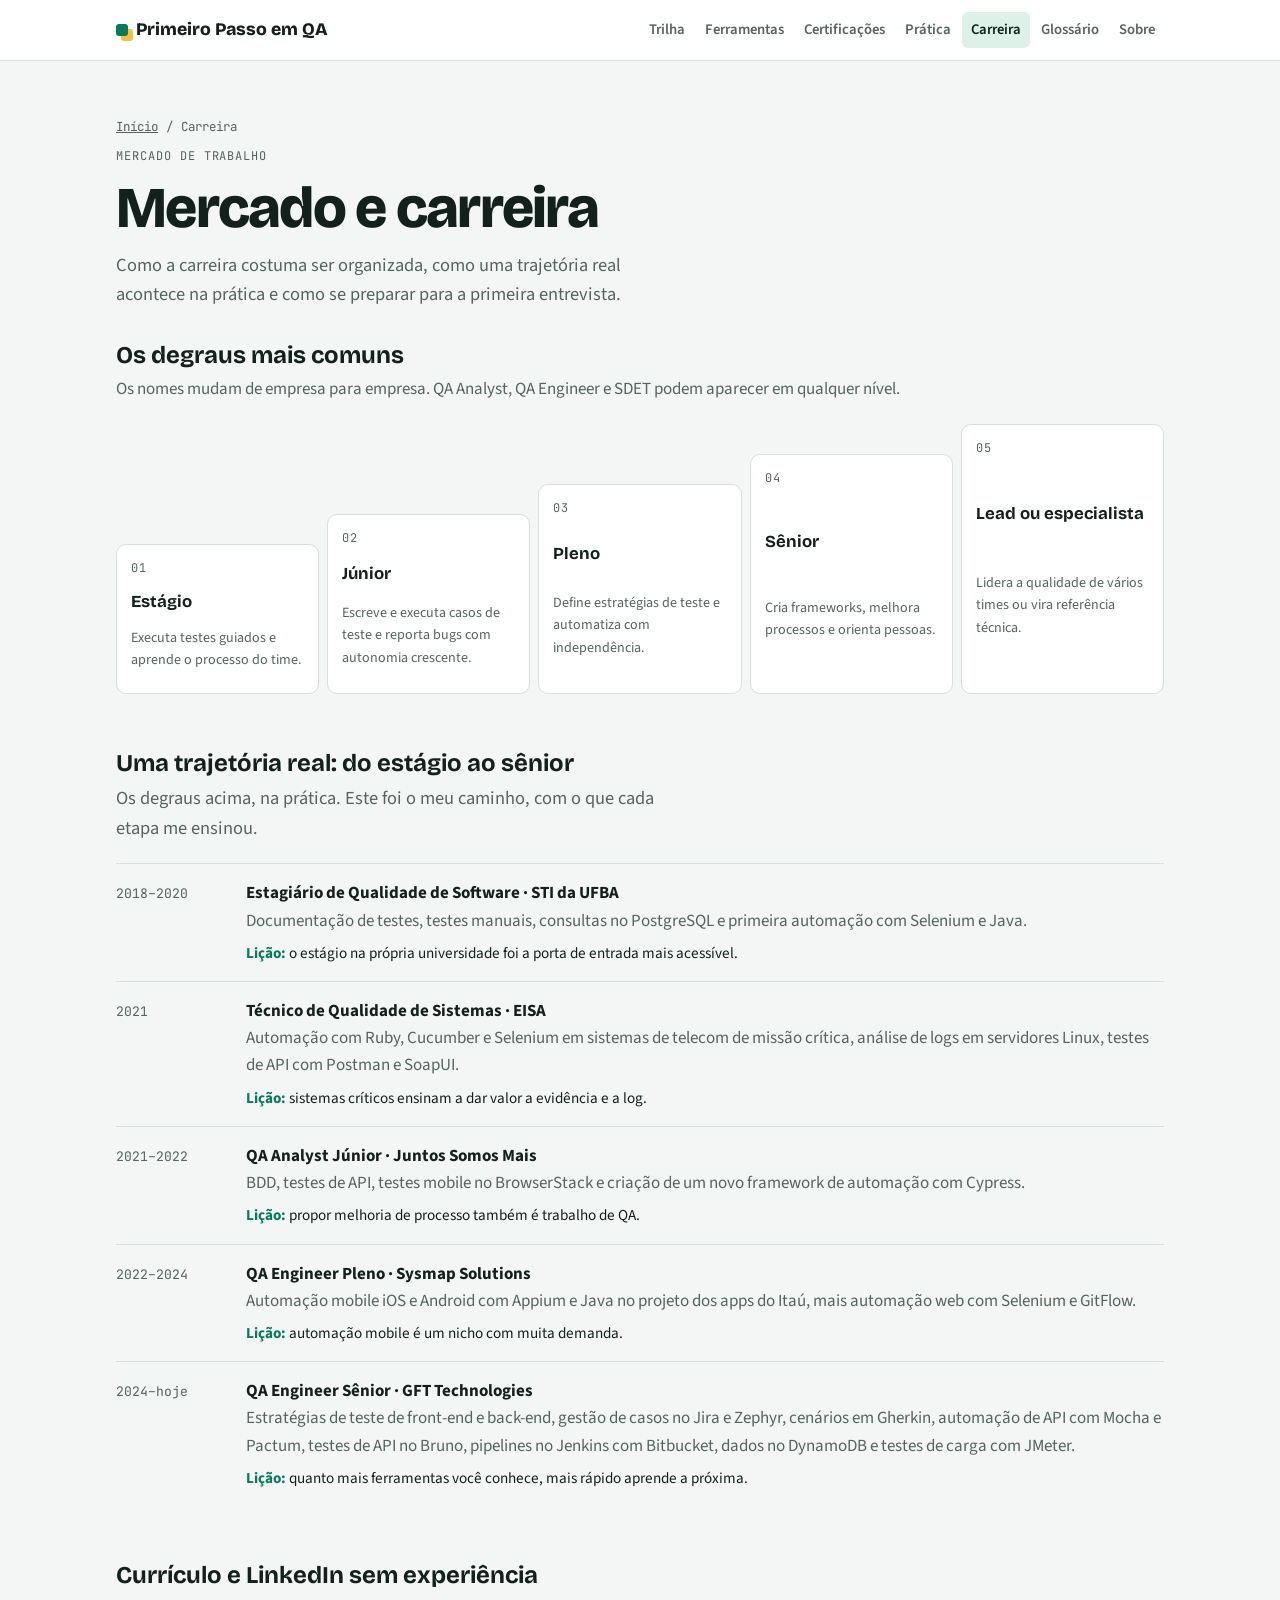
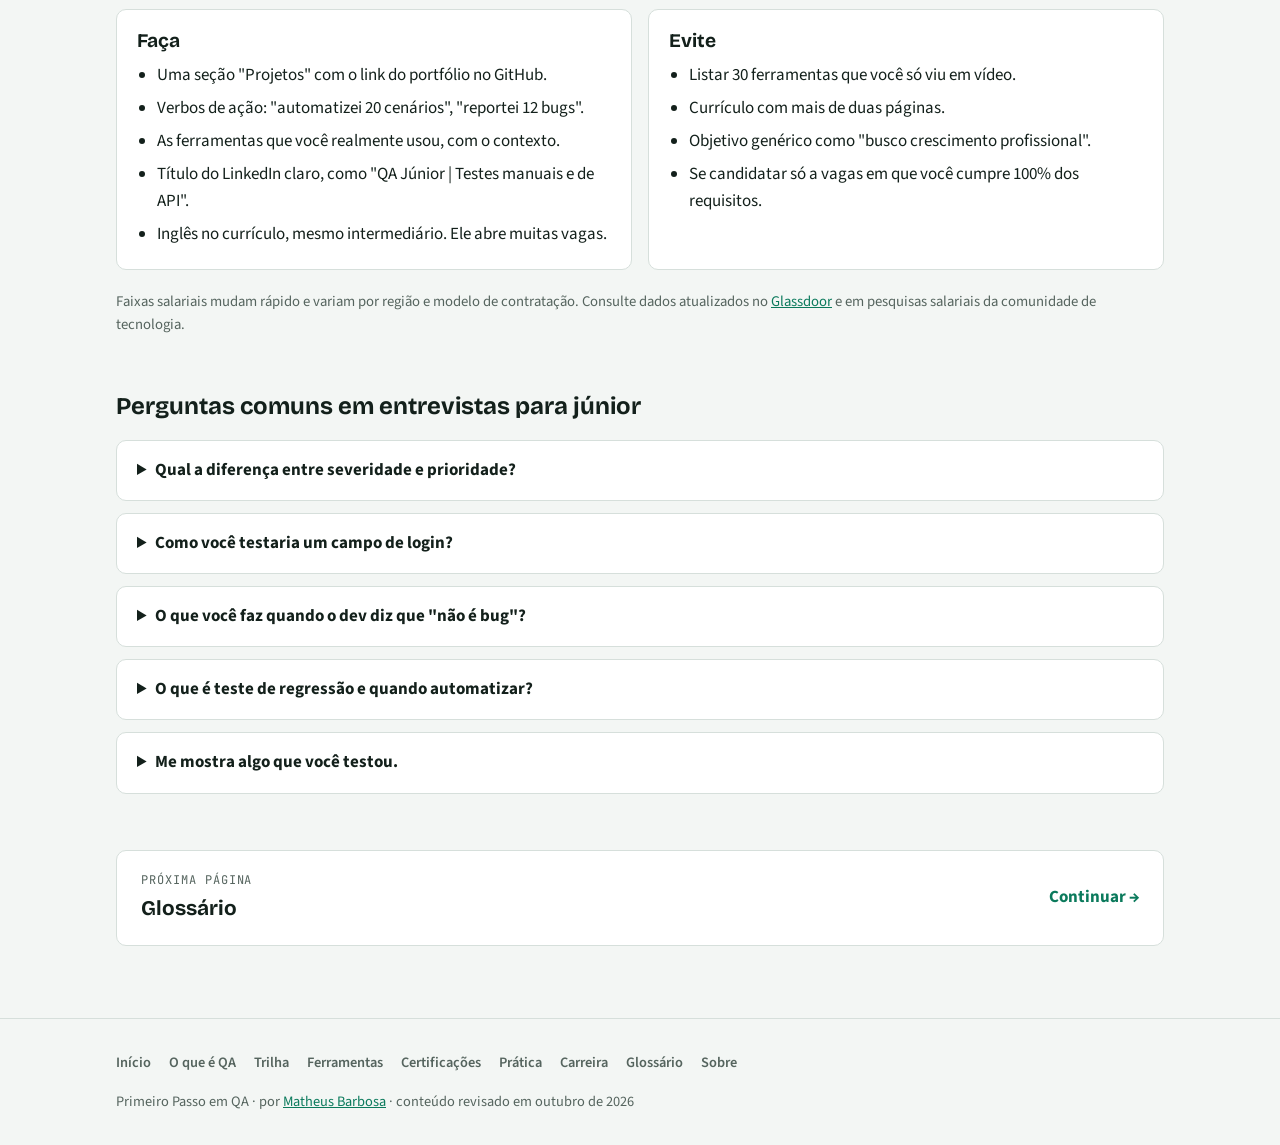
==== carreira.html @ 57ebc7cb "Divide o site em páginas Início com O que é QA, Trilha e Sobre; Ferramentas, Certificações, Prática," ====
<!doctype html>
<html lang="pt-BR">
<head>
<meta charset="utf-8">
<meta name="viewport" content="width=device-width, initial-scale=1, viewport-fit=cover">
<title>Carreira · Primeiro Passo em QA</title>
<meta name="description" content="Níveis da carreira, uma trajetória real do estágio ao sênior, currículo e entrevistas.">
<meta property="og:type" content="website">
<meta property="og:title" content="Carreira · Primeiro Passo em QA">
<meta property="og:description" content="Níveis da carreira, uma trajetória real do estágio ao sênior, currículo e entrevistas.">
<meta property="og:locale" content="pt_BR">
<meta name="author" content="Matheus Barbosa">
<meta name="theme-color" content="#0B7A5C">
<link rel="icon" href="/favicon.svg" type="image/svg+xml">
<link rel="preconnect" href="https://fonts.googleapis.com">
<link rel="preconnect" href="https://fonts.gstatic.com" crossorigin>
<link rel="stylesheet" href="https://fonts.googleapis.com/css2?family=Bricolage+Grotesque:opsz,wght@12..96,500;12..96,700;12..96,800&family=Source+Sans+3:ital,wght@0,400;0,600;0,700;1,400&family=JetBrains+Mono:wght@400;600&display=swap">
<link rel="stylesheet" href="/styles.css">
</head>
<body>
<header class="top">
  <div class="wrap">
    <a class="brand" href="/"><span class="dot"></span>Primeiro Passo em QA</a>
    <nav class="links" aria-label="Páginas">
      <a href="/#trilha">Trilha</a>
      <a href="/ferramentas">Ferramentas</a>
      <a href="/certificacoes">Certificações</a>
      <a href="/pratica">Prática</a>
      <a href="/carreira" aria-current="page">Carreira</a>
      <a href="/glossario">Glossário</a>
      <a href="/#sobre">Sobre</a>
    </nav>
  </div>
</header>

<main>
<section class="page-head">
  <div class="wrap sec-head" style="margin-bottom:0">
    <p class="crumbs"><a href="/">Início</a><span>/</span><span>Carreira</span></p>
    <p class="eyebrow">Mercado de trabalho</p>
      <h1>Mercado e carreira</h1>
      <p class="lead">Como a carreira costuma ser organizada, como uma trajetória real acontece na prática e como se preparar para a primeira entrevista.</p>
  </div>
</section>
<section class="page-body" style="border-bottom:0">
  <div class="wrap">

    <div class="block" style="margin-top:0">
      <h3 class="h3big">Os degraus mais comuns</h3>
      <p class="muted">Os nomes mudam de empresa para empresa. QA Analyst, QA Engineer e SDET podem aparecer em qualquer nível.</p>
      <div class="ladder">
        <div class="rung"><p class="eyebrow">01</p><b>Estágio</b><span>Executa testes guiados e aprende o processo do time.</span></div>
        <div class="rung"><p class="eyebrow">02</p><b>Júnior</b><span>Escreve e executa casos de teste e reporta bugs com autonomia crescente.</span></div>
        <div class="rung"><p class="eyebrow">03</p><b>Pleno</b><span>Define estratégias de teste e automatiza com independência.</span></div>
        <div class="rung"><p class="eyebrow">04</p><b>Sênior</b><span>Cria frameworks, melhora processos e orienta pessoas.</span></div>
        <div class="rung"><p class="eyebrow">05</p><b>Lead ou especialista</b><span>Lidera a qualidade de vários times ou vira referência técnica.</span></div>
      </div>
    </div>

    <div class="block" id="trajetoria">
      <h3 class="h3big">Uma trajetória real: do estágio ao sênior</h3>
      <p class="lead">Os degraus acima, na prática. Este foi o meu caminho, com o que cada etapa me ensinou.</p>
      <ol class="journey">
        <li><time>2018–2020</time><div><strong>Estagiário de Qualidade de Software · STI da UFBA</strong><span>Documentação de testes, testes manuais, consultas no PostgreSQL e primeira automação com Selenium e Java.</span><span class="lesson">o estágio na própria universidade foi a porta de entrada mais acessível.</span></div></li>
        <li><time>2021</time><div><strong>Técnico de Qualidade de Sistemas · EISA</strong><span>Automação com Ruby, Cucumber e Selenium em sistemas de telecom de missão crítica, análise de logs em servidores Linux, testes de API com Postman e SoapUI.</span><span class="lesson">sistemas críticos ensinam a dar valor a evidência e a log.</span></div></li>
        <li><time>2021–2022</time><div><strong>QA Analyst Júnior · Juntos Somos Mais</strong><span>BDD, testes de API, testes mobile no BrowserStack e criação de um novo framework de automação com Cypress.</span><span class="lesson">propor melhoria de processo também é trabalho de QA.</span></div></li>
        <li><time>2022–2024</time><div><strong>QA Engineer Pleno · Sysmap Solutions</strong><span>Automação mobile iOS e Android com Appium e Java no projeto dos apps do Itaú, mais automação web com Selenium e GitFlow.</span><span class="lesson">automação mobile é um nicho com muita demanda.</span></div></li>
        <li><time>2024–hoje</time><div><strong>QA Engineer Sênior · GFT Technologies</strong><span>Estratégias de teste de front-end e back-end, gestão de casos no Jira e Zephyr, cenários em Gherkin, automação de API com Mocha e Pactum, testes de API no Bruno, pipelines no Jenkins com Bitbucket, dados no DynamoDB e testes de carga com JMeter.</span><span class="lesson">quanto mais ferramentas você conhece, mais rápido aprende a próxima.</span></div></li>
      </ol>
    </div>

    <div class="block">
      <h3 class="h3big">Currículo e LinkedIn sem experiência</h3>
      <div class="two">
        <div class="box">
          <h3>Faça</h3>
          <ul>
            <li>Uma seção "Projetos" com o link do portfólio no GitHub.</li>
            <li>Verbos de ação: "automatizei 20 cenários", "reportei 12 bugs".</li>
            <li>As ferramentas que você realmente usou, com o contexto.</li>
            <li>Título do LinkedIn claro, como "QA Júnior | Testes manuais e de API".</li>
            <li>Inglês no currículo, mesmo intermediário. Ele abre muitas vagas.</li>
          </ul>
        </div>
        <div class="box">
          <h3>Evite</h3>
          <ul>
            <li>Listar 30 ferramentas que você só viu em vídeo.</li>
            <li>Currículo com mais de duas páginas.</li>
            <li>Objetivo genérico como "busco crescimento profissional".</li>
            <li>Se candidatar só a vagas em que você cumpre 100% dos requisitos.</li>
          </ul>
        </div>
      </div>
      <p class="muted" style="margin-top:12px;font-size:.92rem">Faixas salariais mudam rápido e variam por região e modelo de contratação. Consulte dados atualizados no <a href="https://www.glassdoor.com.br/" target="_blank" rel="noopener">Glassdoor</a> e em pesquisas salariais da comunidade de tecnologia.</p>
    </div>

    <div class="block">
      <h3 class="h3big">Perguntas comuns em entrevistas para júnior</h3>
      <div class="qa-list">
        <details><summary>Qual a diferença entre severidade e prioridade?</summary><p>Severidade é o impacto técnico do bug. Prioridade é a urgência de corrigir, definida pelo negócio. Dê um exemplo: um erro de digitação no logo da página inicial tem severidade baixa e prioridade alta.</p></details>
        <details><summary>Como você testaria um campo de login?</summary><p>Mostre método, não só ideias soltas. Fale de caminho feliz, senha errada, campos vazios, limites de tamanho, maiúsculas e minúsculas, bloqueio após tentativas, segurança e acessibilidade.</p></details>
        <details><summary>O que você faz quando o dev diz que "não é bug"?</summary><p>Volte ao critério de aceite e à evidência. Se a regra não estiver clara, leve a dúvida para o PO. O objetivo é o produto certo, não ganhar a discussão.</p></details>
        <details><summary>O que é teste de regressão e quando automatizar?</summary><p>É testar de novo o que já funcionava depois de uma mudança. Vale automatizar o que é repetitivo, estável e importante para o negócio.</p></details>
        <details><summary>Me mostra algo que você testou.</summary><p>Aqui o portfólio faz a diferença. Tenha o link do GitHub aberto e saiba explicar cada escolha que fez no projeto.</p></details>
      </div>
    </div>
    <a class="next" href="/glossario"><span><span class="eyebrow">Próxima página</span><strong>Glossário</strong></span><span class="go">Continuar →</span></a>
  </div>
</section>
</main>

<footer>
  <div class="wrap">
    <nav class="foot-links" aria-label="Mapa do site">
      <a href="/">Início</a><a href="/#o-que-e">O que é QA</a><a href="/#trilha">Trilha</a>
      <a href="/ferramentas">Ferramentas</a><a href="/certificacoes">Certificações</a><a href="/pratica">Prática</a>
      <a href="/carreira">Carreira</a><a href="/glossario">Glossário</a><a href="/#sobre">Sobre</a>
    </nav>
    <p>Primeiro Passo em QA · por <a href="https://www.linkedin.com/in/matheusbgs" target="_blank" rel="noopener">Matheus Barbosa</a> · conteúdo revisado em outubro de 2026</p>
  </div>
</footer>
<script>
(function(){var n=document.querySelector("nav.links"),a=n&&n.querySelector("[aria-current]");if(a&&n.scrollWidth>n.clientWidth){n.scrollLeft+=a.getBoundingClientRect().left-n.getBoundingClientRect().left-(n.clientWidth-a.offsetWidth)/2;}})();

</script>
</body>
</html>
---- styles.css ----
/* Layout: test-run metaphor — each level of the trail is a test suite; progress is "passed" cases. Single column, max 1080px, sticky nav. */
:root{
  --bg:#F3F6F4; --surface:#FFFFFF; --sunk:#E8EEEB;
  --ink:#13201B; --muted:#55645E; --line:#D6DFDB;
  --accent:#0B7A5C; --accent-ink:#FFFFFF; --accent-soft:#DDF1E9;
  --mark:#F5C142; --mark-soft:#FCF0CC; --fail:#C0392B; --fail-soft:#FBE3E0;
  --display:"Bricolage Grotesque", "Segoe UI", system-ui, sans-serif;
  --body:"Source Sans 3", "Segoe UI", system-ui, sans-serif;
  --mono:"JetBrains Mono", ui-monospace, "SFMono-Regular", Consolas, monospace;
  --r:10px;
}
@media (prefers-color-scheme: dark){:root:not([data-theme="light"]){
  --bg:#0E1412; --surface:#16201C; --sunk:#1C2723;
  --ink:#E4ECE8; --muted:#97A7A0; --line:#29362F;
  --accent:#3CC79A; --accent-ink:#06120E; --accent-soft:#163A2D;
  --mark:#E3B034; --mark-soft:#3A3115; --fail:#F0786A; --fail-soft:#3B1E1A;
  color-scheme:dark}}
:root[data-theme="dark"]{
  --bg:#0E1412; --surface:#16201C; --sunk:#1C2723;
  --ink:#E4ECE8; --muted:#97A7A0; --line:#29362F;
  --accent:#3CC79A; --accent-ink:#06120E; --accent-soft:#163A2D;
  --mark:#E3B034; --mark-soft:#3A3115; --fail:#F0786A; --fail-soft:#3B1E1A;
  color-scheme:dark}

*{box-sizing:border-box}
body{margin:0}
img{max-width:100%}
[hidden]{display:none!important}
html{scroll-behavior:smooth}
@media (prefers-reduced-motion:reduce){html{scroll-behavior:auto}*{transition:none!important;animation:none!important}}
body{background:var(--bg);color:var(--ink);font-family:var(--body);font-size:17px;line-height:1.6}
body::before{content:"";position:fixed;inset:0 0 auto;height:env(safe-area-inset-top,0px);z-index:10;background:var(--surface)}
a{color:var(--accent)}
:focus-visible{outline:3px solid var(--mark);outline-offset:2px;border-radius:4px}
[id]{scroll-margin-top:90px}
.wrap{max-width:1080px;margin:0 auto;padding-left:max(16px,env(safe-area-inset-left,0px));padding-right:max(16px,env(safe-area-inset-right,0px))}
h1,h2,h3{font-family:var(--display);line-height:1.12;text-wrap:balance;margin:0}
h2{font-size:clamp(1.8rem,4vw,2.5rem);font-weight:800;letter-spacing:-.02em}
h3{font-size:1.2rem;font-weight:700}
.h3big{font-size:1.5rem}
p{margin:0}
.eyebrow{font-family:var(--mono);font-size:.75rem;letter-spacing:.08em;text-transform:uppercase;color:var(--muted)}
.lead{font-size:1.15rem;color:var(--muted);max-width:62ch}
.muted{color:var(--muted)}
mark{background:var(--mark-soft);color:inherit;padding:0 .2em;border-radius:3px;box-shadow:inset 0 -.18em 0 var(--mark)}
code,.mono{font-family:var(--mono);font-size:.88em}
.block{margin-top:56px;display:grid;gap:8px}

/* Nav */
header.top{position:sticky;top:env(safe-area-inset-top,0px);z-index:20;background:var(--surface);border-bottom:1px solid var(--line)}
header.top .wrap{display:flex;align-items:center;gap:16px;min-height:60px;flex-wrap:wrap;padding-block:8px}
.brand{font-family:var(--display);font-weight:800;font-size:1.1rem;text-decoration:none;color:var(--ink);display:flex;align-items:center;gap:8px;margin-right:auto}
.brand .dot{width:12px;height:12px;border-radius:3px;background:var(--accent);box-shadow:5px 5px 0 var(--mark)}
nav.links{display:flex;gap:2px;flex-wrap:wrap}
nav.links a{text-decoration:none;color:var(--muted);font-weight:600;font-size:.92rem;padding:6px 9px;border-radius:6px;white-space:nowrap}
nav.links a:hover{color:var(--ink);background:var(--sunk)}

section{padding-block:72px;border-bottom:1px solid var(--line)}
section.alt{background:var(--surface)}
.sec-head{display:grid;gap:10px;margin-bottom:36px}

/* Hero */
.hero{padding-block:56px 72px}
.hero-grid{display:grid;grid-template-columns:1.15fr .85fr;gap:48px;align-items:center}
.hero-grid > *{min-width:0}
.hero h1{font-size:clamp(2.4rem,6.4vw,4.4rem);font-weight:800;letter-spacing:-.035em;margin:14px 0 20px}
.hero h1 em{font-style:normal;background:linear-gradient(transparent 62%,var(--mark) 62% 92%,transparent 92%)}
.cta{display:flex;gap:12px;flex-wrap:wrap;margin-top:28px}
.btn{display:inline-flex;align-items:center;gap:8px;font:inherit;font-weight:700;text-decoration:none;padding:12px 20px;border-radius:8px;border:2px solid var(--accent);background:var(--accent);color:var(--accent-ink);cursor:pointer}
.btn.ghost{background:transparent;color:var(--accent)}
.btn:hover{filter:brightness(1.08)}
.run{background:var(--surface);border:1px solid var(--line);border-radius:var(--r);font-family:var(--mono);font-size:.85rem;overflow:hidden;box-shadow:0 18px 40px -24px rgba(10,40,30,.35)}
.run-head{display:flex;justify-content:space-between;gap:8px;padding:12px 16px;background:var(--sunk);border-bottom:1px solid var(--line);color:var(--muted)}
.run ol{list-style:none;margin:0;padding:8px 0}
.run li{display:grid;grid-template-columns:auto 1fr auto;gap:12px;align-items:center;padding:7px 16px}
.run .id{color:var(--muted)}
.st{font-size:.72rem;font-weight:600;padding:2px 8px;border-radius:99px;white-space:nowrap}
.st.pass{background:var(--accent-soft);color:var(--accent)}
.st.prog{background:var(--mark-soft);color:var(--ink)}
.st.todo{background:var(--sunk);color:var(--muted)}
.run-foot{padding:12px 16px;border-top:1px dashed var(--line);color:var(--muted);display:flex;justify-content:space-between;gap:8px}
.bar{height:6px;background:var(--sunk);border-radius:99px;overflow:hidden;margin-top:6px}
.bar i{display:block;height:100%;background:var(--accent);width:0;transition:width .4s ease}

/* About QA */
.split{display:grid;grid-template-columns:1fr 1fr;gap:32px}
.split > *{min-width:0}
.prose{display:grid;gap:14px;max-width:62ch}
.trio{display:grid;grid-template-columns:repeat(3,1fr);gap:16px;margin-top:16px}
.trio > *{min-width:0}
.term{background:var(--surface);border:1px solid var(--line);border-radius:var(--r);padding:20px;display:grid;gap:6px;align-content:start}
.term b{font-family:var(--mono);font-size:.8rem;color:var(--accent);letter-spacing:.06em}
.arrow-row{position:relative}
.day{list-style:none;margin:0;padding:0;display:grid;border-left:2px solid var(--line)}
.day li{position:relative;padding:0 0 18px 22px}
.day li::before{content:"";position:absolute;left:-7px;top:7px;width:12px;height:12px;border-radius:50%;background:var(--bg);border:2px solid var(--accent)}
.day time{font-family:var(--mono);font-size:.8rem;color:var(--muted);display:block}

.compare{display:grid;grid-template-columns:1fr 1fr;gap:16px;margin-top:12px}
.compare > *{min-width:0}
.report{border-radius:var(--r);border:1px solid var(--line);background:var(--surface);overflow:hidden}
.report header{padding:10px 16px;font-weight:700;display:flex;justify-content:space-between;align-items:center;gap:8px}
.report.bad header{background:var(--fail-soft);color:var(--fail)}
.report.good header{background:var(--accent-soft);color:var(--accent)}
.report pre{margin:0;padding:16px;font-family:var(--mono);font-size:.8rem;line-height:1.65;white-space:pre-wrap;word-break:break-word}
.report .k{color:var(--muted)}

.myths{display:grid;gap:12px;margin-top:12px}
details.myth{background:var(--surface);border:1px solid var(--line);border-radius:var(--r)}
details.myth summary{cursor:pointer;padding:16px 20px;font-weight:700;list-style:none;display:flex;gap:12px;align-items:baseline}
details.myth summary::-webkit-details-marker{display:none}
details.myth summary::before{content:"MITO";font-family:var(--mono);font-size:.7rem;color:var(--fail);border:1px solid var(--fail);padding:1px 6px;border-radius:4px;flex:none}
details.myth[open] summary::before{content:"FATO";color:var(--accent);border-color:var(--accent)}
details.myth p{padding:0 20px 18px 20px;color:var(--muted)}

/* Trail */
.trail-top{display:flex;justify-content:space-between;align-items:end;gap:16px;flex-wrap:wrap}
.reset-zone{display:flex;gap:8px;align-items:center;flex-wrap:wrap;font-size:.9rem;color:var(--muted)}
.linkbtn{font:inherit;background:none;border:0;color:var(--muted);text-decoration:underline;cursor:pointer;padding:4px}
.linkbtn.danger{color:var(--fail);font-weight:700}
.tabs{display:flex;gap:8px;overflow-x:auto;padding-bottom:4px;margin:28px 0 20px}
.tab{flex:none;font:inherit;font-weight:600;background:var(--surface);border:1px solid var(--line);color:var(--muted);border-radius:8px;padding:10px 14px;cursor:pointer;display:grid;gap:2px;text-align:left;min-width:150px}
.tab small{font-family:var(--mono);font-size:.7rem}
.tab[aria-selected="true"]{border-color:var(--accent);color:var(--ink);box-shadow:inset 0 -3px 0 var(--accent)}
.tab .done-pip{color:var(--accent)}
.level{display:grid;grid-template-columns:290px 1fr;gap:32px;background:var(--surface);border:1px solid var(--line);border-radius:var(--r);padding:28px}
.level > *{min-width:0}
.meta{display:grid;gap:16px;align-content:start}
.meta dl{margin:0;display:grid;gap:12px}
.meta dt{font-family:var(--mono);font-size:.72rem;letter-spacing:.06em;text-transform:uppercase;color:var(--muted)}
.meta dd{margin:2px 0 0;font-weight:600}
.checks{list-style:none;margin:0;padding:0;display:grid;gap:4px}
.checks li label{display:grid;grid-template-columns:auto 1fr;gap:14px;padding:12px;border-radius:8px;cursor:pointer}
.checks li label:hover{background:var(--sunk)}
.checks input{appearance:none;width:22px;height:22px;border:2px solid var(--line);border-radius:5px;margin-top:2px;display:grid;place-content:center;cursor:pointer;background:var(--surface)}
.checks input::after{content:"";width:6px;height:11px;border:solid var(--accent-ink);border-width:0 3px 3px 0;transform:rotate(45deg) translate(-1px,-1px);opacity:0}
.checks input:checked{background:var(--accent);border-color:var(--accent)}
.checks input:checked::after{opacity:1}
.checks strong{display:block}
.checks span{color:var(--muted);font-size:.95rem}
.checks input:checked + div strong{text-decoration:line-through;text-decoration-color:var(--accent);text-decoration-thickness:2px}
.tip{background:var(--mark-soft);border-radius:8px;padding:14px 16px;font-size:.95rem}
.tip b{font-family:var(--mono);font-size:.72rem;letter-spacing:.06em;display:block;margin-bottom:4px}

/* Tools */
.legend{display:flex;gap:16px;flex-wrap:wrap;font-size:.9rem;color:var(--muted);margin-bottom:20px}
.tools{display:grid;grid-template-columns:repeat(2,1fr);gap:16px}
.tools > *{min-width:0}
.tgroup{background:var(--bg);border:1px solid var(--line);border-radius:var(--r);padding:20px;display:grid;gap:12px;align-content:start}
.tgroup h3{font-size:1.05rem}
.tgroup > p{color:var(--muted);font-size:.95rem}
.chips{display:flex;flex-wrap:wrap;gap:8px}
.chip{font-family:var(--mono);font-size:.8rem;padding:5px 10px;border-radius:6px;border:1px solid var(--line);background:var(--surface);display:inline-flex;gap:6px;align-items:center}
.chip.start{border-color:var(--accent);background:var(--accent-soft);color:var(--ink)}
.chip.start::before{content:"";width:7px;height:7px;border-radius:50%;background:var(--accent)}
.chip.daily{box-shadow:inset 0 -2px 0 var(--mark)}

/* Certs */
.certs{display:grid;grid-template-columns:repeat(2,1fr);gap:16px}
.certs > *{min-width:0}
.cert{background:var(--surface);border:1px solid var(--line);border-radius:var(--r);padding:24px;display:grid;gap:12px;align-content:start}
.cert.main{border-color:var(--accent);border-width:2px}
.facts{display:grid;grid-template-columns:repeat(3,1fr);gap:8px;margin:4px 0}
.facts div{background:var(--sunk);border-radius:8px;padding:10px;text-align:center}
.facts b{display:block;font-family:var(--display);font-size:1.5rem;font-variant-numeric:tabular-nums}
.facts span{font-size:.78rem;color:var(--muted)}
.verdict{display:grid;gap:6px;font-size:.95rem}
.verdict p{display:grid;grid-template-columns:auto 1fr;gap:8px}
.verdict .y{color:var(--accent);font-weight:700}
.verdict .n{color:var(--fail);font-weight:700}

/* Practice */
.sites{display:grid;grid-template-columns:repeat(3,1fr);gap:12px;margin-top:12px}
.sites > *{min-width:0}
.site{background:var(--surface);border:1px solid var(--line);border-radius:var(--r);padding:16px;display:grid;gap:6px;text-decoration:none;color:var(--ink);align-content:start}
.site:hover{border-color:var(--accent)}
.site .eyebrow{color:var(--accent)}
.site span{color:var(--muted);font-size:.92rem}
.steps{list-style:none;margin:12px 0 0;padding:0;display:grid;gap:12px;counter-reset:s}
.steps li{counter-increment:s;display:grid;grid-template-columns:44px 1fr;gap:16px;background:var(--surface);border:1px solid var(--line);border-radius:var(--r);padding:16px}
.steps li::before{content:counter(s,decimal-leading-zero);font-family:var(--mono);font-weight:600;color:var(--accent);font-size:1.1rem}
.steps li div{min-width:0}
.steps strong{display:block;margin-bottom:2px}
.steps span{color:var(--muted)}
.repo{margin-top:12px;background:var(--surface);border:1px solid var(--line);border-radius:var(--r);overflow-x:auto}
.repo pre{margin:0;padding:16px 20px;font-family:var(--mono);font-size:.82rem;line-height:1.7}

/* Career */
.ladder{display:grid;grid-template-columns:repeat(5,1fr);gap:8px;align-items:end;margin-top:12px}
.ladder > *{min-width:0}
.rung{background:var(--surface);border:1px solid var(--line);border-radius:var(--r);padding:14px;display:grid;gap:4px}
.rung:nth-child(1){min-height:150px}.rung:nth-child(2){min-height:180px}.rung:nth-child(3){min-height:210px}.rung:nth-child(4){min-height:240px}.rung:nth-child(5){min-height:270px}
.rung b{font-family:var(--display);font-size:1.05rem}
.rung span{font-size:.88rem;color:var(--muted)}
.journey{list-style:none;margin:12px 0 0;padding:0;display:grid;gap:0}
.journey li{display:grid;grid-template-columns:110px 1fr;gap:20px;padding:16px 0;border-top:1px solid var(--line)}
.journey li div{min-width:0}
.journey time{font-family:var(--mono);font-size:.82rem;color:var(--muted);padding-top:3px}
.journey strong{display:block}
.journey span{color:var(--muted)}
.journey .lesson{display:block;margin-top:6px;font-size:.95rem;color:var(--ink)}
.journey .lesson::before{content:"Lição: ";font-weight:700;color:var(--accent)}
.qa-list{display:grid;gap:12px;margin-top:12px}
.qa-list details{background:var(--surface);border:1px solid var(--line);border-radius:var(--r)}
.qa-list summary{cursor:pointer;padding:16px 20px;font-weight:700}
.qa-list details p{padding:0 20px 18px;color:var(--muted)}
.two{display:grid;grid-template-columns:1fr 1fr;gap:16px;margin-top:12px}
.two > *{min-width:0}
.box{background:var(--surface);border:1px solid var(--line);border-radius:var(--r);padding:20px;display:grid;gap:10px;align-content:start}
.box ul{margin:0;padding-left:20px;display:grid;gap:6px}

/* Glossary */
.search{display:flex;gap:12px;align-items:center;flex-wrap:wrap;margin-bottom:24px}
.search input{flex:1 1 280px;font:inherit;padding:12px 16px;border:2px solid var(--line);border-radius:8px;background:var(--surface);color:var(--ink);min-width:0}
.search input:focus{border-color:var(--accent);outline:none}
.count{font-family:var(--mono);font-size:.85rem;color:var(--muted)}
.gloss{display:grid;grid-template-columns:repeat(2,1fr);gap:0 32px;margin:0}
.gloss div{padding:16px 0;border-top:1px solid var(--line);min-width:0}
.gloss dt{font-weight:700;font-family:var(--display);font-size:1.08rem}
.gloss dt small{font-family:var(--mono);font-weight:400;font-size:.72rem;color:var(--muted);margin-left:8px}
.gloss dd{margin:4px 0 0;color:var(--muted)}
.empty{color:var(--muted);padding:24px 0}

/* About */
.about{display:grid;grid-template-columns:auto 1fr;gap:32px;align-items:start}
.about > *{min-width:0}
.avatar{width:96px;height:96px;border-radius:16px;background:var(--accent);color:var(--accent-ink);display:grid;place-content:center;font-family:var(--display);font-weight:800;font-size:2.2rem;box-shadow:8px 8px 0 var(--mark)}
.badges{display:flex;flex-wrap:wrap;gap:8px;margin-top:8px}
.badge{font-family:var(--mono);font-size:.78rem;border:1px solid var(--line);background:var(--surface);padding:4px 10px;border-radius:99px}
footer{padding-block:32px;color:var(--muted);font-size:.9rem}

@media (max-width:860px){
  .hero-grid,.split,.compare,.level,.tools,.certs,.two{grid-template-columns:1fr}
  .trio,.sites{grid-template-columns:1fr}
  .gloss{grid-template-columns:1fr}
  .ladder{grid-template-columns:1fr}
  .rung{min-height:0!important}
  .level{padding:20px}
  section{padding-block:56px}
}
@media (max-width:620px){
  nav.links{width:100%;overflow-x:auto;flex-wrap:nowrap}
  .about{grid-template-columns:1fr}
  .journey li{grid-template-columns:1fr;gap:4px}
}

/* Multi-page additions */
nav.links a[aria-current="page"]{color:var(--ink);background:var(--accent-soft)}
.page-head{padding-block:56px 8px;border-bottom:0}
.page-head h1{font-size:clamp(2.2rem,5.6vw,3.6rem);font-weight:800;letter-spacing:-.03em}
.crumbs{font-family:var(--mono);font-size:.78rem;color:var(--muted);display:flex;gap:8px;flex-wrap:wrap}
.crumbs a{color:var(--muted)}
.page-body{padding-block:24px 72px}
.next{display:flex;justify-content:space-between;align-items:center;gap:16px;flex-wrap:wrap;background:var(--surface);border:1px solid var(--line);border-radius:var(--r);padding:20px 24px;text-decoration:none;color:var(--ink);margin-top:56px}
.next:hover{border-color:var(--accent)}
.next .eyebrow{display:block;margin-bottom:2px}
.next strong{font-family:var(--display);font-size:1.3rem}
.next .go{font-weight:700;color:var(--accent);white-space:nowrap}
.explore{display:grid;grid-template-columns:repeat(3,1fr);gap:16px}
.explore > *{min-width:0}
.card-link{background:var(--surface);border:1px solid var(--line);border-radius:var(--r);padding:20px;display:grid;gap:6px;align-content:start;text-decoration:none;color:var(--ink)}
.card-link:hover{border-color:var(--accent)}
.card-link .eyebrow{color:var(--accent)}
.card-link span{color:var(--muted);font-size:.95rem}
.card-link .go{color:var(--accent);font-weight:700;font-size:.92rem;margin-top:6px}
footer .wrap{display:grid;gap:16px}
.foot-links{display:flex;flex-wrap:wrap;gap:4px 18px}
.foot-links a{color:var(--muted);text-decoration:none;font-weight:600}
.foot-links a:hover{color:var(--ink)}
footer{border-top:1px solid var(--line)}
@media (max-width:860px){.explore{grid-template-columns:1fr}.page-head{padding-block:40px 4px}}
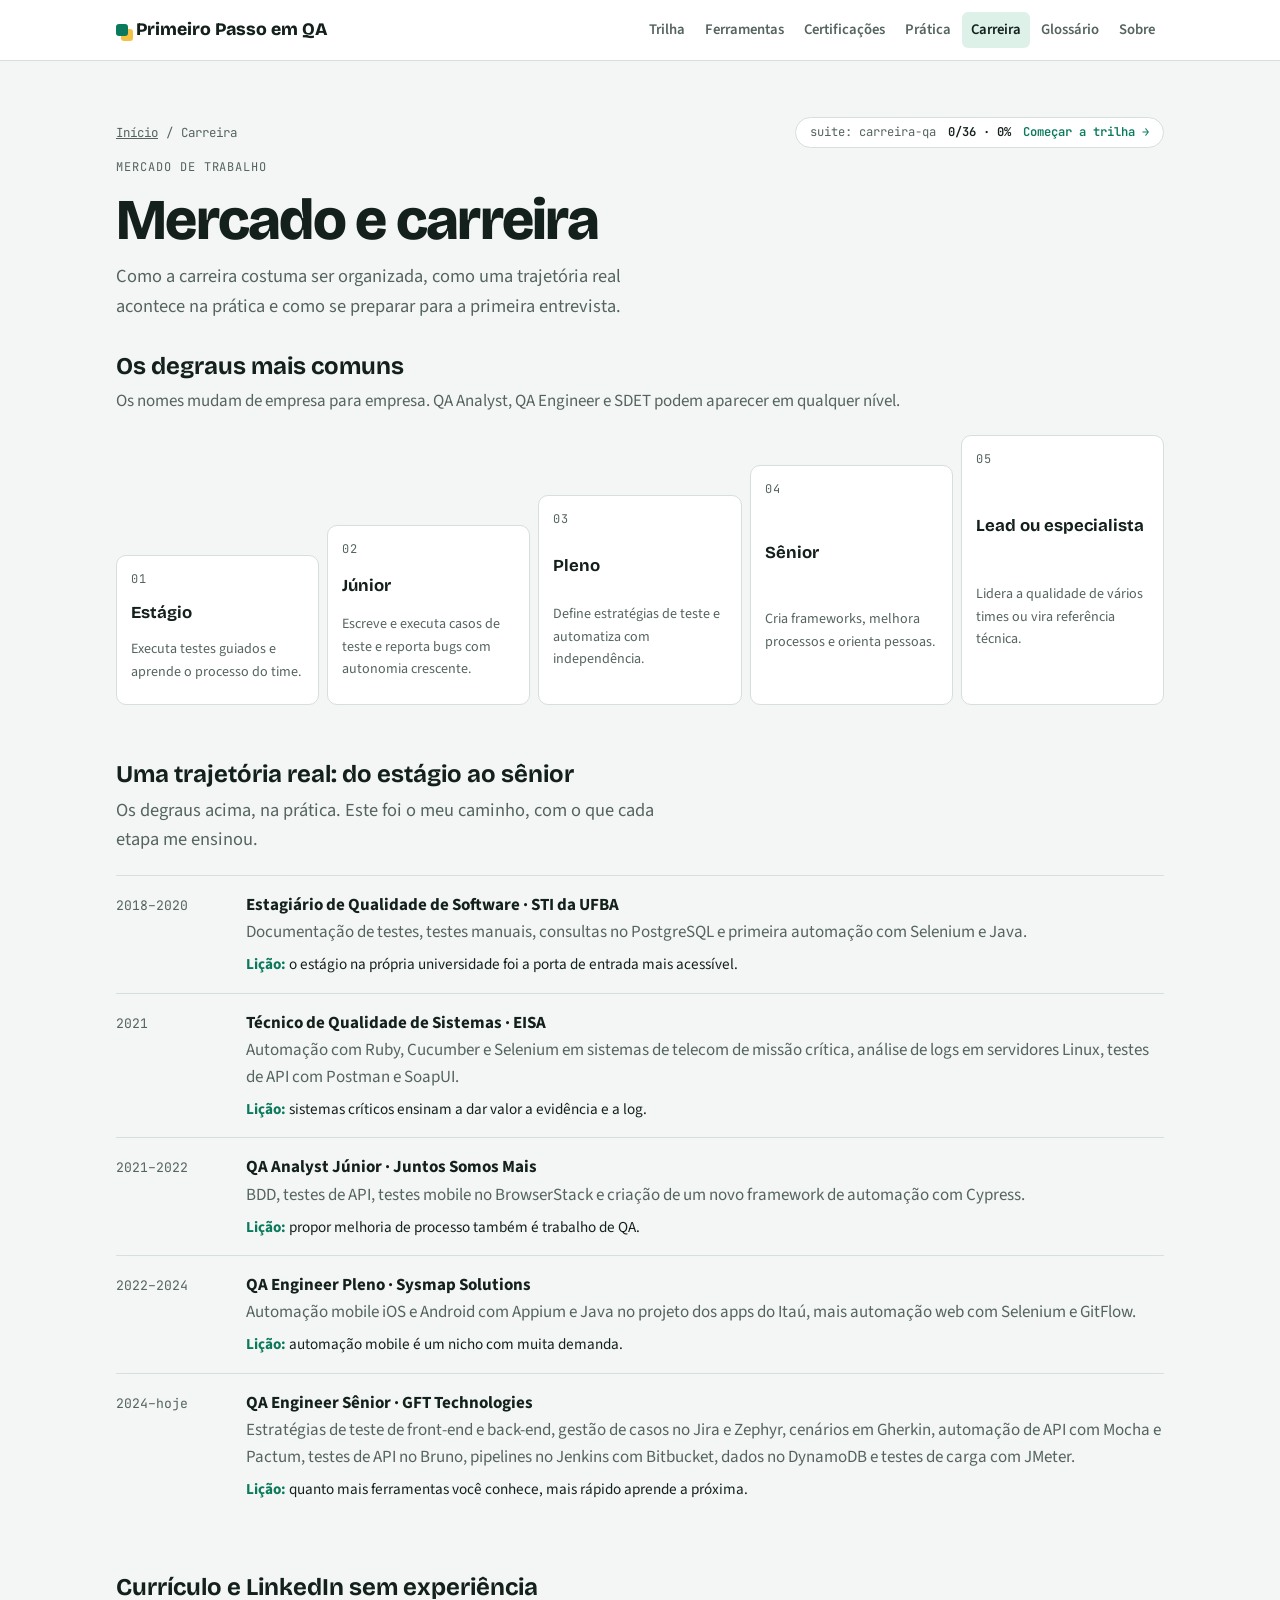
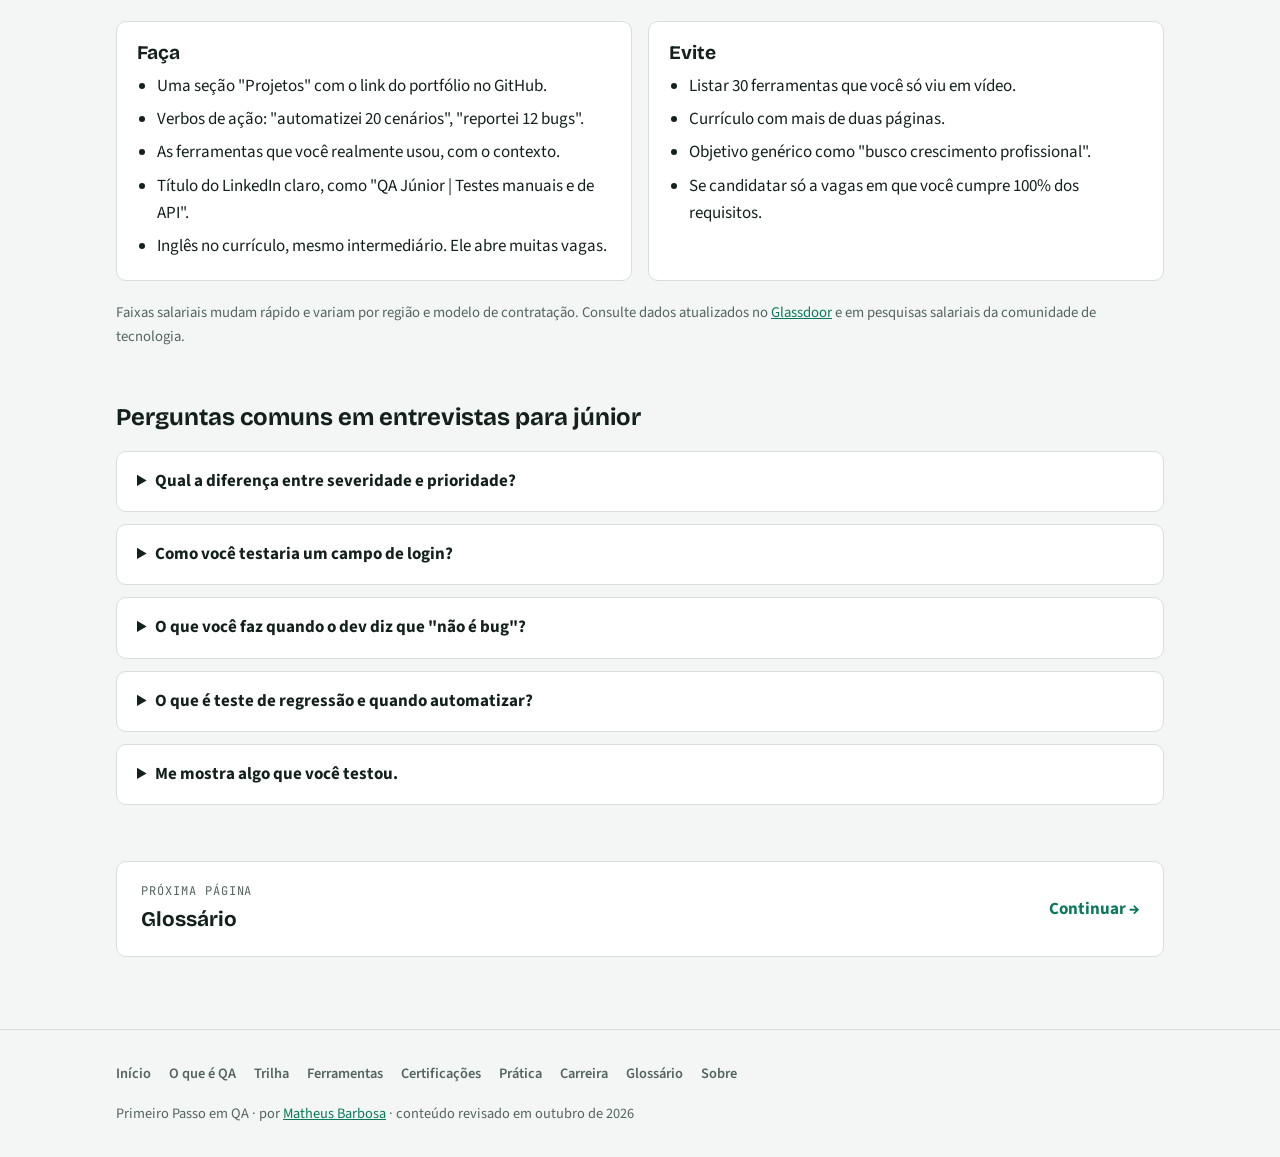
==== commit 3c26b90b: "Aplica revisão de usabilidade, cores e textos - Move o modelo de bug report para a página Prática - " ====
--- a/carreira.html
+++ b/carreira.html
@@ -16,6 +16,7 @@
 <link rel="preconnect" href="https://fonts.gstatic.com" crossorigin>
 <link rel="stylesheet" href="https://fonts.googleapis.com/css2?family=Bricolage+Grotesque:opsz,wght@12..96,500;12..96,700;12..96,800&family=Source+Sans+3:ital,wght@0,400;0,600;0,700;1,400&family=JetBrains+Mono:wght@400;600&display=swap">
 <link rel="stylesheet" href="/styles.css">
+<script src="/site.js" defer></script>
 </head>
 <body>
 <header class="top">
@@ -36,7 +37,7 @@
 <main>
 <section class="page-head">
   <div class="wrap sec-head" style="margin-bottom:0">
-    <p class="crumbs"><a href="/">Início</a><span>/</span><span>Carreira</span></p>
+    <div class="crumb-row"><p class="crumbs"><a href="/">Início</a><span>/</span><span>Carreira</span></p><a class="suite-mini" id="suiteMini" href="/#trilha"><span>suite: carreira-qa</span><span class="go">ver trilha →</span></a></div>
     <p class="eyebrow">Mercado de trabalho</p>
       <h1>Mercado e carreira</h1>
       <p class="lead">Como a carreira costuma ser organizada, como uma trajetória real acontece na prática e como se preparar para a primeira entrevista.</p>
@@ -120,9 +121,5 @@
     <p>Primeiro Passo em QA · por <a href="https://www.linkedin.com/in/matheusbgs" target="_blank" rel="noopener">Matheus Barbosa</a> · conteúdo revisado em outubro de 2026</p>
   </div>
 </footer>
-<script>
-(function(){var n=document.querySelector("nav.links"),a=n&&n.querySelector("[aria-current]");if(a&&n.scrollWidth>n.clientWidth){n.scrollLeft+=a.getBoundingClientRect().left-n.getBoundingClientRect().left-(n.clientWidth-a.offsetWidth)/2;}})();
-
-</script>
 </body>
 </html>
--- a/styles.css
+++ b/styles.css
@@ -3,7 +3,8 @@
   --bg:#F3F6F4; --surface:#FFFFFF; --sunk:#E8EEEB;
   --ink:#13201B; --muted:#55645E; --line:#D6DFDB;
   --accent:#0B7A5C; --accent-ink:#FFFFFF; --accent-soft:#DDF1E9;
-  --mark:#F5C142; --mark-soft:#FCF0CC; --fail:#C0392B; --fail-soft:#FBE3E0;
+  --mark:#F5C142; --mark-soft:#FCF0CC; --fail:#B02A1E; --fail-soft:#FBE3E0;
+  --hl:#F5C142;
   --display:"Bricolage Grotesque", "Segoe UI", system-ui, sans-serif;
   --body:"Source Sans 3", "Segoe UI", system-ui, sans-serif;
   --mono:"JetBrains Mono", ui-monospace, "SFMono-Regular", Consolas, monospace;
@@ -14,12 +15,14 @@
   --ink:#E4ECE8; --muted:#97A7A0; --line:#29362F;
   --accent:#3CC79A; --accent-ink:#06120E; --accent-soft:#163A2D;
   --mark:#E3B034; --mark-soft:#3A3115; --fail:#F0786A; --fail-soft:#3B1E1A;
+  --hl:rgba(227,176,52,.34);
   color-scheme:dark}}
 :root[data-theme="dark"]{
   --bg:#0E1412; --surface:#16201C; --sunk:#1C2723;
   --ink:#E4ECE8; --muted:#97A7A0; --line:#29362F;
   --accent:#3CC79A; --accent-ink:#06120E; --accent-soft:#163A2D;
   --mark:#E3B034; --mark-soft:#3A3115; --fail:#F0786A; --fail-soft:#3B1E1A;
+  --hl:rgba(227,176,52,.34);
   color-scheme:dark}
 
 *{box-sizing:border-box}
@@ -31,7 +34,7 @@
 body{background:var(--bg);color:var(--ink);font-family:var(--body);font-size:17px;line-height:1.6}
 body::before{content:"";position:fixed;inset:0 0 auto;height:env(safe-area-inset-top,0px);z-index:10;background:var(--surface)}
 a{color:var(--accent)}
-:focus-visible{outline:3px solid var(--mark);outline-offset:2px;border-radius:4px}
+:focus-visible{outline:3px solid var(--accent);outline-offset:2px;border-radius:4px}
 [id]{scroll-margin-top:90px}
 .wrap{max-width:1080px;margin:0 auto;padding-left:max(16px,env(safe-area-inset-left,0px));padding-right:max(16px,env(safe-area-inset-right,0px))}
 h1,h2,h3{font-family:var(--display);line-height:1.12;text-wrap:balance;margin:0}
@@ -64,7 +67,7 @@
 .hero-grid{display:grid;grid-template-columns:1.15fr .85fr;gap:48px;align-items:center}
 .hero-grid > *{min-width:0}
 .hero h1{font-size:clamp(2.4rem,6.4vw,4.4rem);font-weight:800;letter-spacing:-.035em;margin:14px 0 20px}
-.hero h1 em{font-style:normal;background:linear-gradient(transparent 62%,var(--mark) 62% 92%,transparent 92%)}
+.hero h1 em{font-style:normal;background:linear-gradient(transparent 62%,var(--hl) 62% 92%,transparent 92%)}
 .cta{display:flex;gap:12px;flex-wrap:wrap;margin-top:28px}
 .btn{display:inline-flex;align-items:center;gap:8px;font:inherit;font-weight:700;text-decoration:none;padding:12px 20px;border-radius:8px;border:2px solid var(--accent);background:var(--accent);color:var(--accent-ink);cursor:pointer}
 .btn.ghost{background:transparent;color:var(--accent)}
@@ -118,8 +121,8 @@
 .reset-zone{display:flex;gap:8px;align-items:center;flex-wrap:wrap;font-size:.9rem;color:var(--muted)}
 .linkbtn{font:inherit;background:none;border:0;color:var(--muted);text-decoration:underline;cursor:pointer;padding:4px}
 .linkbtn.danger{color:var(--fail);font-weight:700}
-.tabs{display:flex;gap:8px;overflow-x:auto;padding-bottom:4px;margin:28px 0 20px}
-.tab{flex:none;font:inherit;font-weight:600;background:var(--surface);border:1px solid var(--line);color:var(--muted);border-radius:8px;padding:10px 14px;cursor:pointer;display:grid;gap:2px;text-align:left;min-width:150px}
+.tabs{display:grid;grid-template-columns:repeat(6,minmax(0,1fr));gap:8px;margin:28px 0 20px}
+.tab{flex:none;font:inherit;font-weight:600;background:var(--surface);border:1px solid var(--line);color:var(--muted);border-radius:8px;padding:10px 14px;cursor:pointer;display:grid;gap:2px;text-align:left;min-width:0}
 .tab small{font-family:var(--mono);font-size:.7rem}
 .tab[aria-selected="true"]{border-color:var(--accent);color:var(--ink);box-shadow:inset 0 -3px 0 var(--accent)}
 .tab .done-pip{color:var(--accent)}
@@ -153,7 +156,8 @@
 .chip{font-family:var(--mono);font-size:.8rem;padding:5px 10px;border-radius:6px;border:1px solid var(--line);background:var(--surface);display:inline-flex;gap:6px;align-items:center}
 .chip.start{border-color:var(--accent);background:var(--accent-soft);color:var(--ink)}
 .chip.start::before{content:"";width:7px;height:7px;border-radius:50%;background:var(--accent)}
-.chip.daily{box-shadow:inset 0 -2px 0 var(--mark)}
+.chip.daily::after{content:"em uso";font-family:var(--body);font-weight:700;font-size:.62rem;letter-spacing:.06em;text-transform:uppercase;background:var(--ink);color:var(--surface);padding:1px 6px;border-radius:4px}
+.legend-item{display:inline-flex;align-items:center;gap:8px}
 
 /* Certs */
 .certs{display:grid;grid-template-columns:repeat(2,1fr);gap:16px}
@@ -270,3 +274,28 @@
 footer{border-top:1px solid var(--line)}
 @media (max-width:860px){.explore{grid-template-columns:1fr}.page-head{padding-block:40px 4px}}
 
+
+/* Review fixes */
+nav.links{scrollbar-width:none}
+nav.links::-webkit-scrollbar{display:none}
+.day a{color:inherit;text-decoration:underline;text-decoration-color:var(--accent);text-decoration-thickness:2px;text-underline-offset:3px}
+.day a:hover{color:var(--accent)}
+.day-note{font-size:.85rem;color:var(--muted);margin-top:4px}
+.explore > *{grid-column:span 2}
+.explore{grid-template-columns:repeat(6,minmax(0,1fr))}
+.explore > :nth-child(-n+2){grid-column:span 3}
+.crumb-row{display:flex;justify-content:space-between;align-items:center;gap:8px 16px;flex-wrap:wrap}
+.suite-mini{font-family:var(--mono);font-size:.76rem;display:inline-flex;flex-wrap:wrap;gap:4px 12px;align-items:center;border:1px solid var(--line);background:var(--surface);border-radius:99px;padding:5px 14px;color:var(--muted);text-decoration:none}
+.suite-mini .pct{color:var(--ink);font-weight:600}
+.suite-mini .go{color:var(--accent);font-weight:600}
+.suite-mini:hover{border-color:var(--accent)}
+.gloss div{transition:background-color .6s ease}
+.gloss div.hit{background:var(--mark-soft);border-radius:8px;padding-inline:12px;margin-inline:-12px}
+@media (max-width:1000px){.tabs{grid-template-columns:repeat(3,minmax(0,1fr))}}
+@media (max-width:860px){.explore > *,.explore > :nth-child(-n+2){grid-column:auto}.explore{grid-template-columns:1fr}}
+@media (max-width:560px){.tabs{grid-template-columns:repeat(2,minmax(0,1fr))}}
+@media (max-width:620px){
+  nav.links{--fl:0px;--fr:0px;-webkit-mask-image:linear-gradient(to right,transparent 0,#000 var(--fl),#000 calc(100% - var(--fr)),transparent 100%);mask-image:linear-gradient(to right,transparent 0,#000 var(--fl),#000 calc(100% - var(--fr)),transparent 100%)}
+  nav.links.fade-r{--fr:48px}
+  nav.links.fade-l{--fl:32px}
+}
